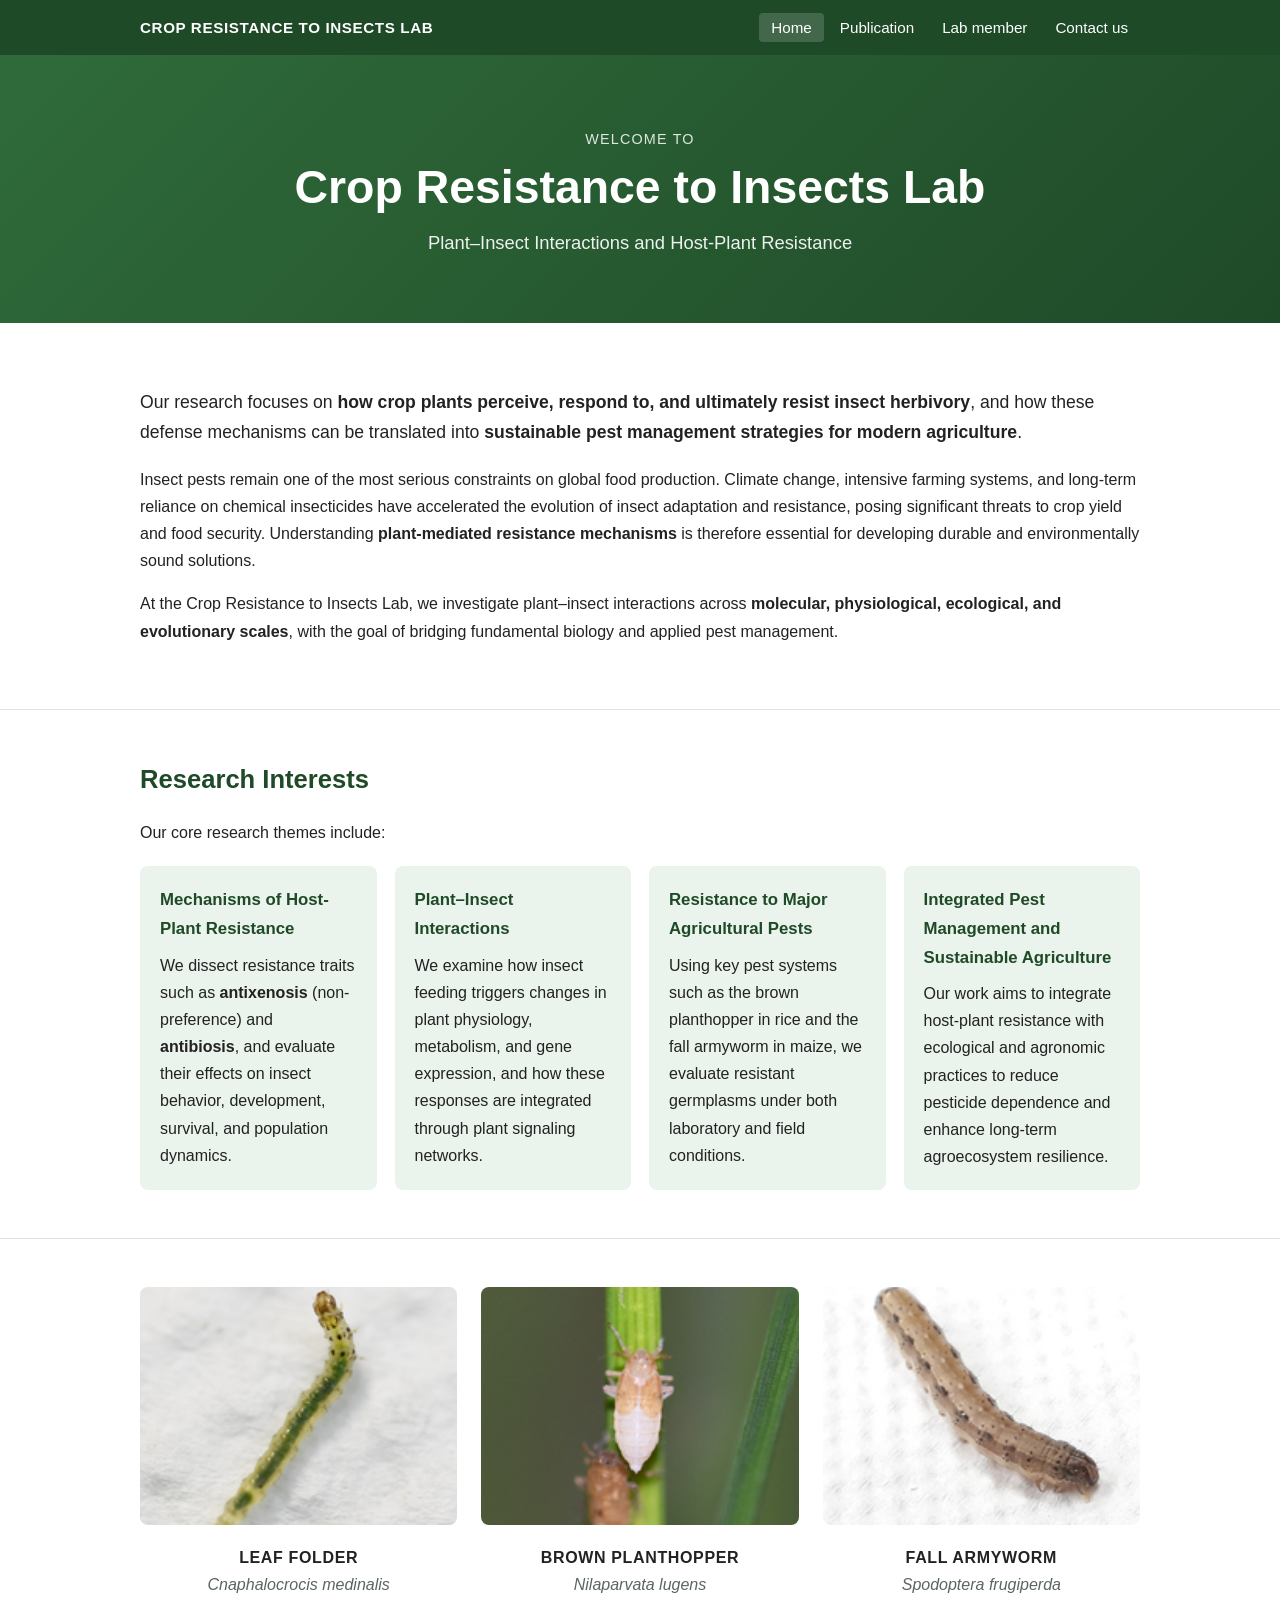
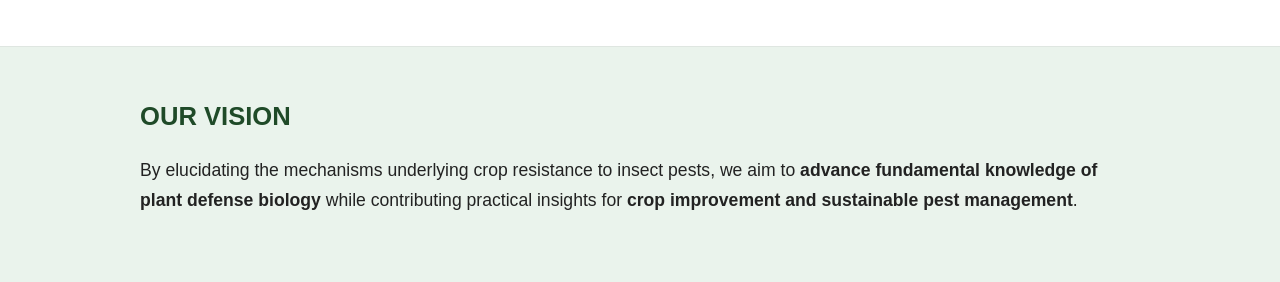
==== index.html @ b3d0f232 "Add files via upload" ====
<!doctype html>
<html lang="en">
<head>
  <meta charset="utf-8">
  <meta name="viewport" content="width=device-width, initial-scale=1">
  <title>Crop Resistance to Insects Lab</title>
  <meta name="description" content="Crop Resistance to Insects Lab — plant–insect interactions and host-plant resistance for sustainable pest management.">
  <link rel="stylesheet" href="style.css">
</head>
<body>
  <header class="site">
    <div class="container">
      <a class="brand" href="index.html">Crop Resistance to Insects Lab</a>
      <nav>
        <ul>
          <li><a href="index.html" aria-current="page">Home</a></li>
          <li><a href="publication.html">Publication</a></li>
          <li><a href="members.html">Lab member</a></li>
          <li><a href="contact-us.html">Contact us</a></li>
        </ul>
      </nav>
    </div>
  </header>

  <div class="hero">
    <div class="container">
      <p class="eyebrow">Welcome to</p>
      <h1>Crop Resistance to Insects Lab</h1>
      <p class="tagline">Plant–Insect Interactions and Host-Plant Resistance</p>
    </div>
  </div>

  <main>
    <section>
      <div class="container">
        <p class="lead">Our research focuses on <strong>how crop plants perceive, respond to, and ultimately resist insect herbivory</strong>, and how these defense mechanisms can be translated into <strong>sustainable pest management strategies for modern agriculture</strong>.</p>
        <p>Insect pests remain one of the most serious constraints on global food production. Climate change, intensive farming systems, and long-term reliance on chemical insecticides have accelerated the evolution of insect adaptation and resistance, posing significant threats to crop yield and food security. Understanding <strong>plant-mediated resistance mechanisms</strong> is therefore essential for developing durable and environmentally sound solutions.</p>
        <p>At the Crop Resistance to Insects Lab, we investigate plant–insect interactions across <strong>molecular, physiological, ecological, and evolutionary scales</strong>, with the goal of bridging fundamental biology and applied pest management.</p>
      </div>
    </section>

    <section>
      <div class="container">
        <h2>Research Interests</h2>
        <p>Our core research themes include:</p>
        <div class="cards">
          <div class="card">
            <h3>Mechanisms of Host-Plant Resistance</h3>
            <p>We dissect resistance traits such as <strong>antixenosis</strong> (non-preference) and <strong>antibiosis</strong>, and evaluate their effects on insect behavior, development, survival, and population dynamics.</p>
          </div>
          <div class="card">
            <h3>Plant–Insect Interactions</h3>
            <p>We examine how insect feeding triggers changes in plant physiology, metabolism, and gene expression, and how these responses are integrated through plant signaling networks.</p>
          </div>
          <div class="card">
            <h3>Resistance to Major Agricultural Pests</h3>
            <p>Using key pest systems such as the brown planthopper in rice and the fall armyworm in maize, we evaluate resistant germplasms under both laboratory and field conditions.</p>
          </div>
          <div class="card">
            <h3>Integrated Pest Management and Sustainable Agriculture</h3>
            <p>Our work aims to integrate host-plant resistance with ecological and agronomic practices to reduce pesticide dependence and enhance long-term agroecosystem resilience.</p>
          </div>
        </div>
      </div>
    </section>

    <section>
      <div class="container">
        <div class="pests">
          <figure class="pest">
            <img src="weblf.png" alt="Rice leaf folder (Cnaphalocrocis medinalis)">
            <figcaption><span class="common">Leaf folder</span><span class="sci">Cnaphalocrocis medinalis</span></figcaption>
          </figure>
          <figure class="pest">
            <img src="webbph.png" alt="Brown planthopper (Nilaparvata lugens)">
            <figcaption><span class="common">Brown planthopper</span><span class="sci">Nilaparvata lugens</span></figcaption>
          </figure>
          <figure class="pest">
            <img src="webfaw.png" alt="Fall armyworm (Spodoptera frugiperda)">
            <figcaption><span class="common">Fall armyworm</span><span class="sci">Spodoptera frugiperda</span></figcaption>
          </figure>
        </div>
      </div>
    </section>

    <section class="vision">
      <div class="container">
        <h2 style="text-transform:uppercase">OUR vision</h2>
        <p class="lead">By elucidating the mechanisms underlying crop resistance to insect pests, we aim to <strong>advance fundamental knowledge of plant defense biology</strong> while contributing practical insights for <strong>crop improvement and sustainable pest management</strong>.</p>
      </div>
    </section>
  </main>

</body>
</html>
---- style.css ----
:root {
  --green: #2f6b3a;
  --green-dark: #1f4a28;
  --green-light: #eaf3ec;
  --text: #222;
  --muted: #5b6660;
  --bg: #ffffff;
  --border: #dfe6e1;
  --max: 1040px;
}

* { box-sizing: border-box; }

body {
  margin: 0;
  font-family: "Noto Sans", "Noto Sans TC", -apple-system, "Segoe UI", Roboto, sans-serif;
  color: var(--text);
  background: var(--bg);
  line-height: 1.7;
}

a { color: var(--green); }

.container { max-width: var(--max); margin: 0 auto; padding: 0 20px; }

/* Header / nav */
header.site {
  background: var(--green-dark);
  color: #fff;
  position: sticky;
  top: 0;
  z-index: 10;
}
header.site .container {
  display: flex;
  align-items: center;
  justify-content: space-between;
  flex-wrap: wrap;
  gap: 8px;
  padding-top: 14px;
  padding-bottom: 14px;
}
.brand {
  color: #fff;
  text-decoration: none;
  font-weight: 700;
  letter-spacing: 0.04em;
  text-transform: uppercase;
  font-size: 0.95rem;
}
nav ul { list-style: none; display: flex; flex-wrap: wrap; gap: 4px; margin: 0; padding: 0; }
nav a {
  color: #fff;
  text-decoration: none;
  padding: 6px 12px;
  border-radius: 4px;
  font-size: 0.95rem;
}
nav a:hover, nav a[aria-current="page"] { background: rgba(255, 255, 255, 0.16); }

/* Hero */
.hero {
  background: linear-gradient(135deg, var(--green) 0%, var(--green-dark) 100%);
  color: #fff;
  padding: 72px 0 64px;
  text-align: center;
}
.hero .eyebrow { margin: 0; opacity: 0.85; letter-spacing: 0.08em; text-transform: uppercase; font-size: 0.9rem; }
.hero h1 { margin: 8px 0 12px; font-size: clamp(1.9rem, 4.5vw, 2.9rem); line-height: 1.2; }
.hero .tagline { margin: 0; font-size: 1.15rem; opacity: 0.92; }

/* Sections */
main section { padding: 48px 0; }
main section + section { border-top: 1px solid var(--border); }
h2 { color: var(--green-dark); font-size: 1.6rem; margin: 0 0 18px; }
.lead { font-size: 1.1rem; }

.cards {
  display: grid;
  grid-template-columns: repeat(auto-fit, minmax(230px, 1fr));
  gap: 18px;
  margin-top: 20px;
}
.card {
  background: var(--green-light);
  border-radius: 8px;
  padding: 20px;
}
.card h3 { margin: 0 0 8px; font-size: 1.05rem; color: var(--green-dark); }
.card p { margin: 0; }

.pests {
  display: grid;
  grid-template-columns: repeat(auto-fit, minmax(240px, 1fr));
  gap: 24px;
}
.pest { margin: 0; text-align: center; }
.pest img {
  width: 100%;
  aspect-ratio: 4 / 3;
  object-fit: cover;
  border-radius: 8px;
  background: var(--green-light);
}
.pest figcaption { margin-top: 10px; }
.pest .common { display: block; font-weight: 700; text-transform: uppercase; letter-spacing: 0.04em; }
.pest .sci { font-style: italic; color: var(--muted); }

.vision { background: var(--green-light); }

/* Generic page header */
.page-head { background: var(--green-light); padding: 40px 0 28px; }
.page-head h1 { margin: 0; color: var(--green-dark); }

.placeholder {
  border: 2px dashed var(--border);
  border-radius: 8px;
  padding: 28px;
  color: var(--muted);
  text-align: center;
}

footer.site {
  background: #f4f6f5;
  color: var(--muted);
  font-size: 0.9rem;
  padding: 24px 0;
  text-align: center;
}

/* Publication */
.subhead { color: var(--green-dark); font-size: 1.3rem; margin: 0 0 8px; }
.year { color: var(--green); font-size: 1.15rem; margin: 28px 0 8px; padding-bottom: 4px; border-bottom: 1px solid var(--border); }
.pubs { margin: 0; padding-left: 20px; }
.pubs li { margin-bottom: 12px; }
.pubs a { word-break: break-all; font-size: 0.9rem; }

/* Members */
.pi { display: grid; grid-template-columns: 240px 1fr; gap: 32px; align-items: start; }
.pi img { width: 100%; border-radius: 8px; background: var(--green-light); aspect-ratio: 3 / 4; object-fit: cover; }
.pi h2 { margin: 0 0 4px; }
.role { text-transform: uppercase; letter-spacing: 0.06em; color: var(--muted); font-size: 0.85rem; margin: 0; }
.pi .title { margin: 4px 0 12px; }
.cv h3 { color: var(--green-dark); font-size: 1.05rem; margin: 28px 0 10px; }
.cv dl { margin: 0; display: grid; grid-template-columns: 140px 1fr; gap: 6px 16px; }
.cv dt { color: var(--muted); font-variant-numeric: tabular-nums; }
.cv dd { margin: 0; }
.cv ul { margin: 0; padding-left: 20px; }
.cv li { margin-bottom: 6px; }
.note { background: var(--green-light); border-radius: 8px; padding: 16px 20px; margin-top: 28px; }
.group-title { color: var(--green-dark); font-size: 1.15rem; margin: 32px 0 14px; }
.people { display: grid; grid-template-columns: repeat(auto-fill, minmax(180px, 1fr)); gap: 22px; }
.person { margin: 0; text-align: center; }
.person img { width: 100%; aspect-ratio: 1; object-fit: cover; border-radius: 50%; background: var(--green-light); }
.person .name { display: block; font-weight: 700; margin-top: 10px; }
.person a { font-size: 0.9rem; word-break: break-all; }

/* Contact */
.contact-grid { display: grid; grid-template-columns: repeat(auto-fit, minmax(240px, 1fr)); gap: 18px; margin-top: 24px; }
.map { width: 100%; height: 340px; border: 0; border-radius: 8px; }

@media (max-width: 640px) {
  .pi { grid-template-columns: 1fr; }
  .pi img { max-width: 240px; }
  .cv dl { grid-template-columns: 1fr; gap: 0; }
  .cv dd { margin-bottom: 10px; }
}

/* Original site displayed these headings in uppercase */
.caps h2, .caps h3, .caps .name, .cv.caps { text-transform: uppercase; }
.contact-grid .card h3 { text-transform: capitalize; }
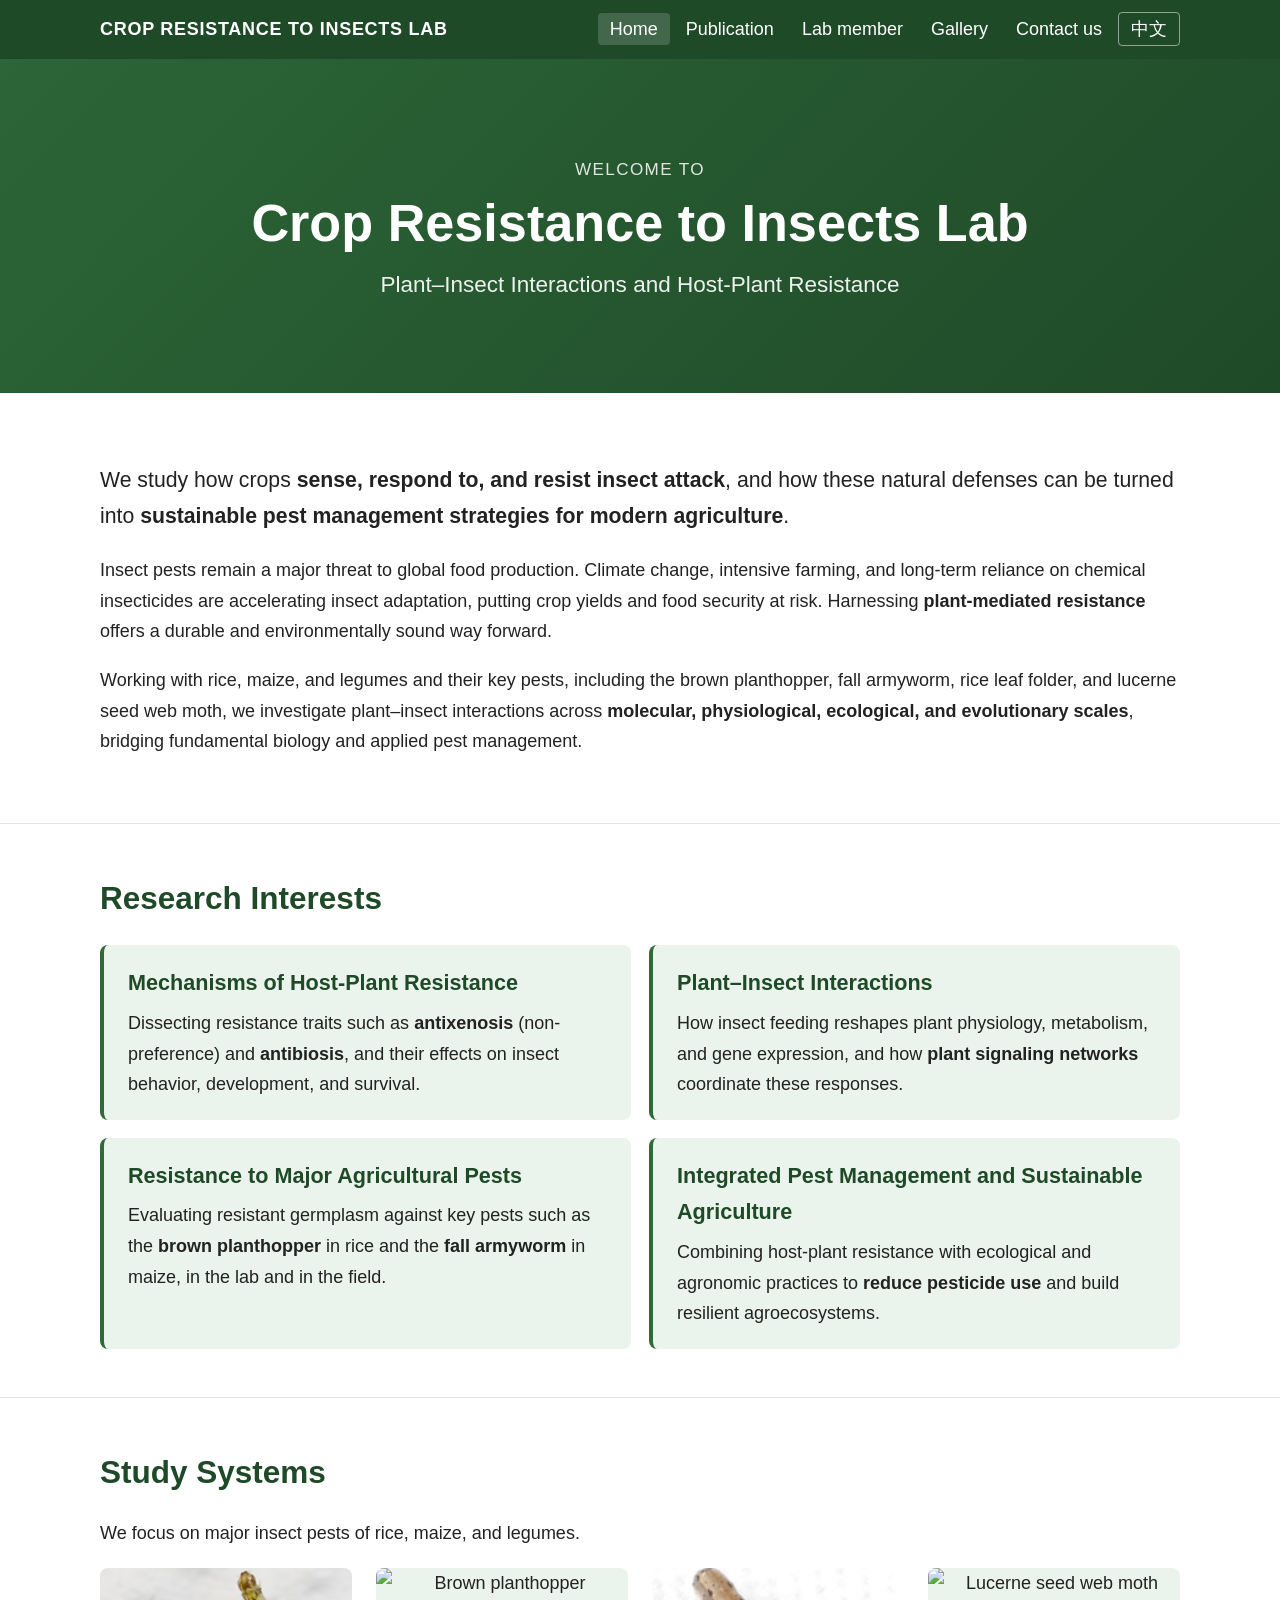
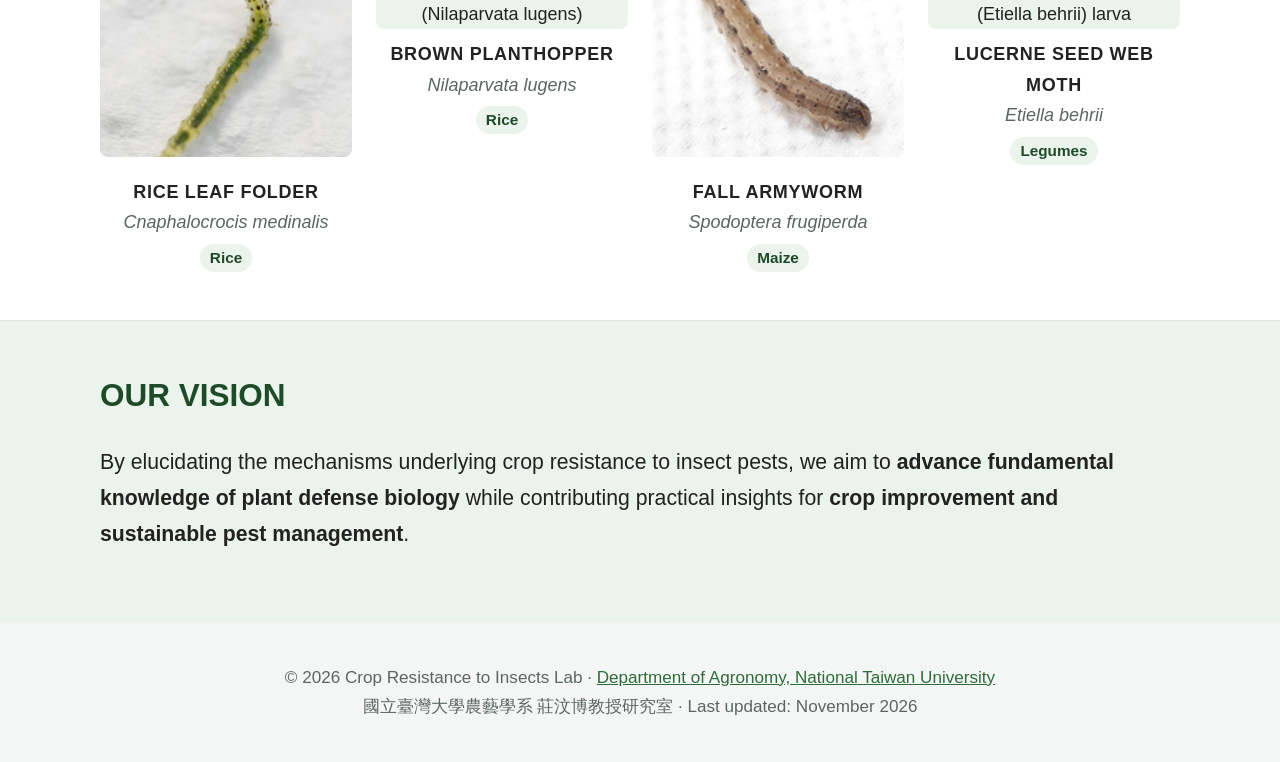
==== commit f5e3cb5f: "Add files via upload" ====
--- a/index.html
+++ b/index.html
@@ -3,9 +3,23 @@
 <head>
   <meta charset="utf-8">
   <meta name="viewport" content="width=device-width, initial-scale=1">
-  <title>Crop Resistance to Insects Lab</title>
-  <meta name="description" content="Crop Resistance to Insects Lab — plant–insect interactions and host-plant resistance for sustainable pest management.">
-  <link rel="stylesheet" href="style.css">
+  <title>Crop Resistance to Insects Lab | National Taiwan University</title>
+  <meta name="description" content="Crop Resistance to Insects Lab (Prof. Wen-Po Chuang 莊汶博), Department of Agronomy, National Taiwan University (臺大農藝學系). Plant–insect interactions and host-plant resistance in rice and maize: brown planthopper (褐飛蝨), fall armyworm (秋行軍蟲), rice leaf folder (稻縱捲葉螟).">
+  <link rel="canonical" href="https://cropresistance.github.io/cropresistance/">
+  <meta property="og:type" content="website">
+  <meta property="og:site_name" content="Crop Resistance to Insects Lab">
+  <meta property="og:title" content="Crop Resistance to Insects Lab | National Taiwan University">
+  <meta property="og:description" content="Crop Resistance to Insects Lab (Prof. Wen-Po Chuang 莊汶博), Department of Agronomy, National Taiwan University (臺大農藝學系). Plant–insect interactions and host-plant resistance in rice and maize: brown planthopper (褐飛蝨), fall armyworm (秋行軍蟲), rice leaf folder (稻縱捲葉螟).">
+  <meta property="og:url" content="https://cropresistance.github.io/cropresistance/">
+  <meta property="og:image" content="https://cropresistance.github.io/cropresistance/photos/pests/og-image.jpg">
+  <script type="application/ld+json">{"@context": "https://schema.org", "@type": "ResearchOrganization", "name": "Crop Resistance to Insects Lab", "url": "https://cropresistance.github.io/cropresistance/", "email": "wenpo@ntu.edu.tw", "telephone": "+886-2-3366-4790", "parentOrganization": {"@type": "CollegeOrUniversity", "name": "National Taiwan University"}, "address": {"@type": "PostalAddress", "streetAddress": "Room 202, Phytotron, No. 25, Lane 42, Section 4, Keelung Road, Daan District", "addressLocality": "Taipei City", "postalCode": "106", "addressCountry": "TW"}, "founder": {"@type": "Person", "name": "Wen-Po Chuang", "alternateName": "莊汶博", "sameAs": ["https://scholar.google.com/citations?user=ZGvb1eQAAAAJ", "https://orcid.org/0000-0001-6937-3583", "https://scholars.lib.ntu.edu.tw/entities/person/301ee1ac-8579-43f1-9a57-7b8a456821c5"], "jobTitle": "Professor", "affiliation": "Department of Agronomy, National Taiwan University"}, "knowsAbout": ["Host-plant resistance", "Plant–insect interactions", "Brown planthopper", "Fall armyworm", "Rice leaf folder", "Integrated pest management"]}</script>
+  <link rel="alternate" hreflang="en" href="https://cropresistance.github.io/cropresistance/">
+  <link rel="alternate" hreflang="zh-Hant" href="https://cropresistance.github.io/cropresistance/index-zh.html">
+  <link rel="alternate" hreflang="x-default" href="https://cropresistance.github.io/cropresistance/">
+  <link rel="icon" href="favicon.ico" sizes="any">
+  <link rel="icon" type="image/png" sizes="32x32" href="favicon-32.png">
+  <link rel="apple-touch-icon" href="apple-touch-icon.png">
+  <link rel="stylesheet" href="style.css?v=20261112i">
 </head>
 <body>
   <header class="site">
@@ -16,7 +30,9 @@
           <li><a href="index.html" aria-current="page">Home</a></li>
           <li><a href="publication.html">Publication</a></li>
           <li><a href="members.html">Lab member</a></li>
+          <li><a href="gallery.html">Gallery</a></li>
           <li><a href="contact-us.html">Contact us</a></li>
+          <li><a class="lang" href="index-zh.html" hreflang="zh-Hant" lang="zh-Hant">中文</a></li>
         </ul>
       </nav>
     </div>
@@ -33,32 +49,31 @@
   <main>
     <section>
       <div class="container">
-        <p class="lead">Our research focuses on <strong>how crop plants perceive, respond to, and ultimately resist insect herbivory</strong>, and how these defense mechanisms can be translated into <strong>sustainable pest management strategies for modern agriculture</strong>.</p>
-        <p>Insect pests remain one of the most serious constraints on global food production. Climate change, intensive farming systems, and long-term reliance on chemical insecticides have accelerated the evolution of insect adaptation and resistance, posing significant threats to crop yield and food security. Understanding <strong>plant-mediated resistance mechanisms</strong> is therefore essential for developing durable and environmentally sound solutions.</p>
-        <p>At the Crop Resistance to Insects Lab, we investigate plant–insect interactions across <strong>molecular, physiological, ecological, and evolutionary scales</strong>, with the goal of bridging fundamental biology and applied pest management.</p>
+        <p class="lead">We study how crops <strong>sense, respond to, and resist insect attack</strong>, and how these natural defenses can be turned into <strong>sustainable pest management strategies for modern agriculture</strong>.</p>
+        <p>Insect pests remain a major threat to global food production. Climate change, intensive farming, and long-term reliance on chemical insecticides are accelerating insect adaptation, putting crop yields and food security at risk. Harnessing <strong>plant-mediated resistance</strong> offers a durable and environmentally sound way forward.</p>
+        <p>Working with rice, maize, and legumes and their key pests, including the brown planthopper, fall armyworm, rice leaf folder, and lucerne seed web moth, we investigate plant–insect interactions across <strong>molecular, physiological, ecological, and evolutionary scales</strong>, bridging fundamental biology and applied pest management.</p>
       </div>
     </section>
 
     <section>
       <div class="container">
         <h2>Research Interests</h2>
-        <p>Our core research themes include:</p>
-        <div class="cards">
+        <div class="cards research">
           <div class="card">
             <h3>Mechanisms of Host-Plant Resistance</h3>
-            <p>We dissect resistance traits such as <strong>antixenosis</strong> (non-preference) and <strong>antibiosis</strong>, and evaluate their effects on insect behavior, development, survival, and population dynamics.</p>
+            <p>Dissecting resistance traits such as <strong>antixenosis</strong> (non-preference) and <strong>antibiosis</strong>, and their effects on insect behavior, development, and survival.</p>
           </div>
           <div class="card">
             <h3>Plant–Insect Interactions</h3>
-            <p>We examine how insect feeding triggers changes in plant physiology, metabolism, and gene expression, and how these responses are integrated through plant signaling networks.</p>
+            <p>How insect feeding reshapes plant physiology, metabolism, and gene expression, and how <strong>plant signaling networks</strong> coordinate these responses.</p>
           </div>
           <div class="card">
             <h3>Resistance to Major Agricultural Pests</h3>
-            <p>Using key pest systems such as the brown planthopper in rice and the fall armyworm in maize, we evaluate resistant germplasms under both laboratory and field conditions.</p>
+            <p>Evaluating resistant germplasm against key pests such as the <strong>brown planthopper</strong> in rice and the <strong>fall armyworm</strong> in maize, in the lab and in the field.</p>
           </div>
           <div class="card">
             <h3>Integrated Pest Management and Sustainable Agriculture</h3>
-            <p>Our work aims to integrate host-plant resistance with ecological and agronomic practices to reduce pesticide dependence and enhance long-term agroecosystem resilience.</p>
+            <p>Combining host-plant resistance with ecological and agronomic practices to <strong>reduce pesticide use</strong> and build resilient agroecosystems.</p>
           </div>
         </div>
       </div>
@@ -66,18 +81,24 @@
 
     <section>
       <div class="container">
+        <h2>Study Systems</h2>
+        <p>We focus on major insect pests of rice, maize, and legumes.</p>
         <div class="pests">
           <figure class="pest">
             <img src="weblf.png" alt="Rice leaf folder (Cnaphalocrocis medinalis)">
-            <figcaption><span class="common">Leaf folder</span><span class="sci">Cnaphalocrocis medinalis</span></figcaption>
+            <figcaption><span class="common">Rice leaf folder</span><span class="sci">Cnaphalocrocis medinalis</span><span class="crop">Rice</span></figcaption>
           </figure>
           <figure class="pest">
-            <img src="webbph.png" alt="Brown planthopper (Nilaparvata lugens)">
-            <figcaption><span class="common">Brown planthopper</span><span class="sci">Nilaparvata lugens</span></figcaption>
+            <img src="photos/pests/brown-planthopper.jpg" alt="Brown planthopper (Nilaparvata lugens)">
+            <figcaption><span class="common">Brown planthopper</span><span class="sci">Nilaparvata lugens</span><span class="crop">Rice</span></figcaption>
           </figure>
           <figure class="pest">
             <img src="webfaw.png" alt="Fall armyworm (Spodoptera frugiperda)">
-            <figcaption><span class="common">Fall armyworm</span><span class="sci">Spodoptera frugiperda</span></figcaption>
+            <figcaption><span class="common">Fall armyworm</span><span class="sci">Spodoptera frugiperda</span><span class="crop">Maize</span></figcaption>
+          </figure>
+          <figure class="pest">
+            <img src="photos/pests/etiella-behrii.jpg" alt="Lucerne seed web moth (Etiella behrii) larva">
+            <figcaption><span class="common">Lucerne seed web moth</span><span class="sci">Etiella behrii</span><span class="crop">Legumes</span></figcaption>
           </figure>
         </div>
       </div>
@@ -85,11 +106,17 @@
 
     <section class="vision">
       <div class="container">
-        <h2 style="text-transform:uppercase">OUR vision</h2>
+        <h2 style="text-transform:uppercase">Our Vision</h2>
         <p class="lead">By elucidating the mechanisms underlying crop resistance to insect pests, we aim to <strong>advance fundamental knowledge of plant defense biology</strong> while contributing practical insights for <strong>crop improvement and sustainable pest management</strong>.</p>
       </div>
     </section>
   </main>
 
+  <footer class="site">
+    <div class="container">
+      <p>&copy; 2026 Crop Resistance to Insects Lab &middot; <a href="https://agron.ntu.edu.tw/cp_n_41832_s_16132_state_F5D336F102ACBC68.html" target="_blank" rel="noopener">Department of Agronomy, National Taiwan University</a><br>
+      <span lang="zh-Hant">國立臺灣大學農藝學系 莊汶博教授研究室</span> &middot; Last updated: November 2026</p>
+    </div>
+  </footer>
 </body>
 </html>
--- a/style.css
+++ b/style.css
@@ -6,10 +6,14 @@
   --muted: #5b6660;
   --bg: #ffffff;
   --border: #dfe6e1;
-  --max: 1040px;
+  --max: 1120px;
 }
 
 * { box-sizing: border-box; }
+
+/* Base text size: 18px on desktop, 17px on phones */
+html { font-size: 112.5%; }
+@media (max-width: 640px) { html { font-size: 106.25%; } }
 
 body {
   margin: 0;
@@ -46,7 +50,7 @@
   font-weight: 700;
   letter-spacing: 0.04em;
   text-transform: uppercase;
-  font-size: 0.95rem;
+  font-size: 1rem;
 }
 nav ul { list-style: none; display: flex; flex-wrap: wrap; gap: 4px; margin: 0; padding: 0; }
 nav a {
@@ -54,26 +58,32 @@
   text-decoration: none;
   padding: 6px 12px;
   border-radius: 4px;
-  font-size: 0.95rem;
+  font-size: 1rem;
 }
 nav a:hover, nav a[aria-current="page"] { background: rgba(255, 255, 255, 0.16); }
 
 /* Hero */
 .hero {
-  background: linear-gradient(135deg, var(--green) 0%, var(--green-dark) 100%);
-  color: #fff;
-  padding: 72px 0 64px;
+  /* Drop a landscape photo at photos/hero.jpg; without it the plain green shows. */
+  background-color: var(--green-dark);
+  background-image:
+    linear-gradient(135deg, rgba(47, 107, 58, 0.82) 0%, rgba(31, 74, 40, 0.88) 100%),
+    url("photos/hero.jpg");
+  background-size: cover;
+  background-position: center;
+  color: #fff;
+  padding: 96px 0 88px;
   text-align: center;
 }
-.hero .eyebrow { margin: 0; opacity: 0.85; letter-spacing: 0.08em; text-transform: uppercase; font-size: 0.9rem; }
+.hero .eyebrow { margin: 0; opacity: 0.85; letter-spacing: 0.08em; text-transform: uppercase; font-size: 0.95rem; }
 .hero h1 { margin: 8px 0 12px; font-size: clamp(1.9rem, 4.5vw, 2.9rem); line-height: 1.2; }
-.hero .tagline { margin: 0; font-size: 1.15rem; opacity: 0.92; }
+.hero .tagline { margin: 0; font-size: 1.25rem; opacity: 0.92; }
 
 /* Sections */
 main section { padding: 48px 0; }
 main section + section { border-top: 1px solid var(--border); }
-h2 { color: var(--green-dark); font-size: 1.6rem; margin: 0 0 18px; }
-.lead { font-size: 1.1rem; }
+h2 { color: var(--green-dark); font-size: 1.75rem; margin: 0 0 18px; }
+.lead { font-size: 1.18rem; }
 
 .cards {
   display: grid;
@@ -86,12 +96,21 @@
   border-radius: 8px;
   padding: 20px;
 }
-.card h3 { margin: 0 0 8px; font-size: 1.05rem; color: var(--green-dark); }
+.cards .card { padding: 0; overflow: hidden; }
+.cards .card .body { padding: 18px 20px 20px; }
+/* Research card photo: photos/research-N.jpg if present, else the pest photo set inline. */
+.card-img {
+  aspect-ratio: 16 / 10;
+  background-color: #cfdcd3;
+  background-size: cover;
+  background-position: center;
+}
+.card h3 { margin: 0 0 8px; font-size: 1.15rem; color: var(--green-dark); }
 .card p { margin: 0; }
 
 .pests {
   display: grid;
-  grid-template-columns: repeat(auto-fit, minmax(240px, 1fr));
+  grid-template-columns: repeat(auto-fit, minmax(200px, 1fr));
   gap: 24px;
 }
 .pest { margin: 0; text-align: center; }
@@ -123,7 +142,7 @@
 footer.site {
   background: #f4f6f5;
   color: var(--muted);
-  font-size: 0.9rem;
+  font-size: 0.95rem;
   padding: 24px 0;
   text-align: center;
 }
@@ -139,21 +158,21 @@
 .pi { display: grid; grid-template-columns: 240px 1fr; gap: 32px; align-items: start; }
 .pi img { width: 100%; border-radius: 8px; background: var(--green-light); aspect-ratio: 3 / 4; object-fit: cover; }
 .pi h2 { margin: 0 0 4px; }
-.role { text-transform: uppercase; letter-spacing: 0.06em; color: var(--muted); font-size: 0.85rem; margin: 0; }
+.role { text-transform: uppercase; letter-spacing: 0.06em; color: var(--muted); font-size: 0.9rem; margin: 0; }
 .pi .title { margin: 4px 0 12px; }
-.cv h3 { color: var(--green-dark); font-size: 1.05rem; margin: 28px 0 10px; }
+.cv h3 { color: var(--green-dark); font-size: 1.15rem; margin: 28px 0 10px; }
 .cv dl { margin: 0; display: grid; grid-template-columns: 140px 1fr; gap: 6px 16px; }
 .cv dt { color: var(--muted); font-variant-numeric: tabular-nums; }
 .cv dd { margin: 0; }
 .cv ul { margin: 0; padding-left: 20px; }
 .cv li { margin-bottom: 6px; }
 .note { background: var(--green-light); border-radius: 8px; padding: 16px 20px; margin-top: 28px; }
-.group-title { color: var(--green-dark); font-size: 1.15rem; margin: 32px 0 14px; }
+.group-title { color: var(--green-dark); font-size: 1.25rem; margin: 32px 0 14px; }
 .people { display: grid; grid-template-columns: repeat(auto-fill, minmax(180px, 1fr)); gap: 22px; }
 .person { margin: 0; text-align: center; }
 .person img { width: 100%; aspect-ratio: 1; object-fit: cover; border-radius: 50%; background: var(--green-light); }
 .person .name { display: block; font-weight: 700; margin-top: 10px; }
-.person a { font-size: 0.9rem; word-break: break-all; }
+.person a { font-size: 0.92rem; word-break: break-all; }
 
 /* Contact */
 .contact-grid { display: grid; grid-template-columns: repeat(auto-fit, minmax(240px, 1fr)); gap: 18px; margin-top: 24px; }
@@ -169,3 +188,36 @@
 /* Original site displayed these headings in uppercase */
 .caps h2, .caps h3, .caps .name, .cv.caps { text-transform: uppercase; }
 .contact-grid .card h3 { text-transform: capitalize; }
+
+/* Language switch in nav */
+nav a.lang { border: 1px solid rgba(255, 255, 255, 0.5); }
+
+/* Gallery */
+.gallery { display: grid; grid-template-columns: repeat(auto-fill, minmax(300px, 1fr)); gap: 24px; }
+.gallery figure { margin: 0; }
+.gallery button { display: block; width: 100%; padding: 0; border: 0; background: none; cursor: zoom-in; }
+.gallery img { display: block; width: 100%; aspect-ratio: 4 / 3; object-fit: cover; border-radius: 8px; background: var(--green-light); }
+.gallery figcaption { font-size: 1.02rem; line-height: 1.6; color: var(--text); margin-top: 8px; }
+dialog.lightbox { border: 0; padding: 0; background: transparent; max-width: 92vw; }
+dialog.lightbox::backdrop { background: rgba(0, 0, 0, 0.8); }
+dialog.lightbox img { display: block; max-width: 92vw; max-height: 82vh; border-radius: 6px; }
+dialog.lightbox p { color: #fff; text-align: center; margin: 8px 0 0; }
+
+/* Publication links row */
+.profile-links { display: flex; flex-wrap: wrap; gap: 10px; margin: 0 0 8px; padding: 0; list-style: none; }
+.profile-links a { display: inline-block; padding: 6px 14px; border: 1px solid var(--green); border-radius: 999px; text-decoration: none; font-size: 0.95rem; }
+.profile-links a:hover { background: var(--green-light); }
+.pubs-count { color: var(--muted); margin: 0 0 4px; }
+
+/* Research themes: 2 x 2 text cards */
+.cards.research { grid-template-columns: repeat(2, 1fr); }
+.cards.research .card { padding: 20px 24px; border-left: 4px solid var(--green); }
+.cards.research .card h3 { font-size: 1.2rem; margin-bottom: 6px; }
+@media (max-width: 760px) {
+  .cards.research { grid-template-columns: 1fr; }
+}
+
+/* Study systems: crop label under each insect */
+.pests { margin-top: 20px; }
+.pest .crop { display: inline-block; margin-top: 6px; padding: 1px 10px; border-radius: 999px; background: var(--green-light); color: var(--green-dark); font-size: 0.85rem; font-weight: 600; }
+.pest .sci { display: block; }
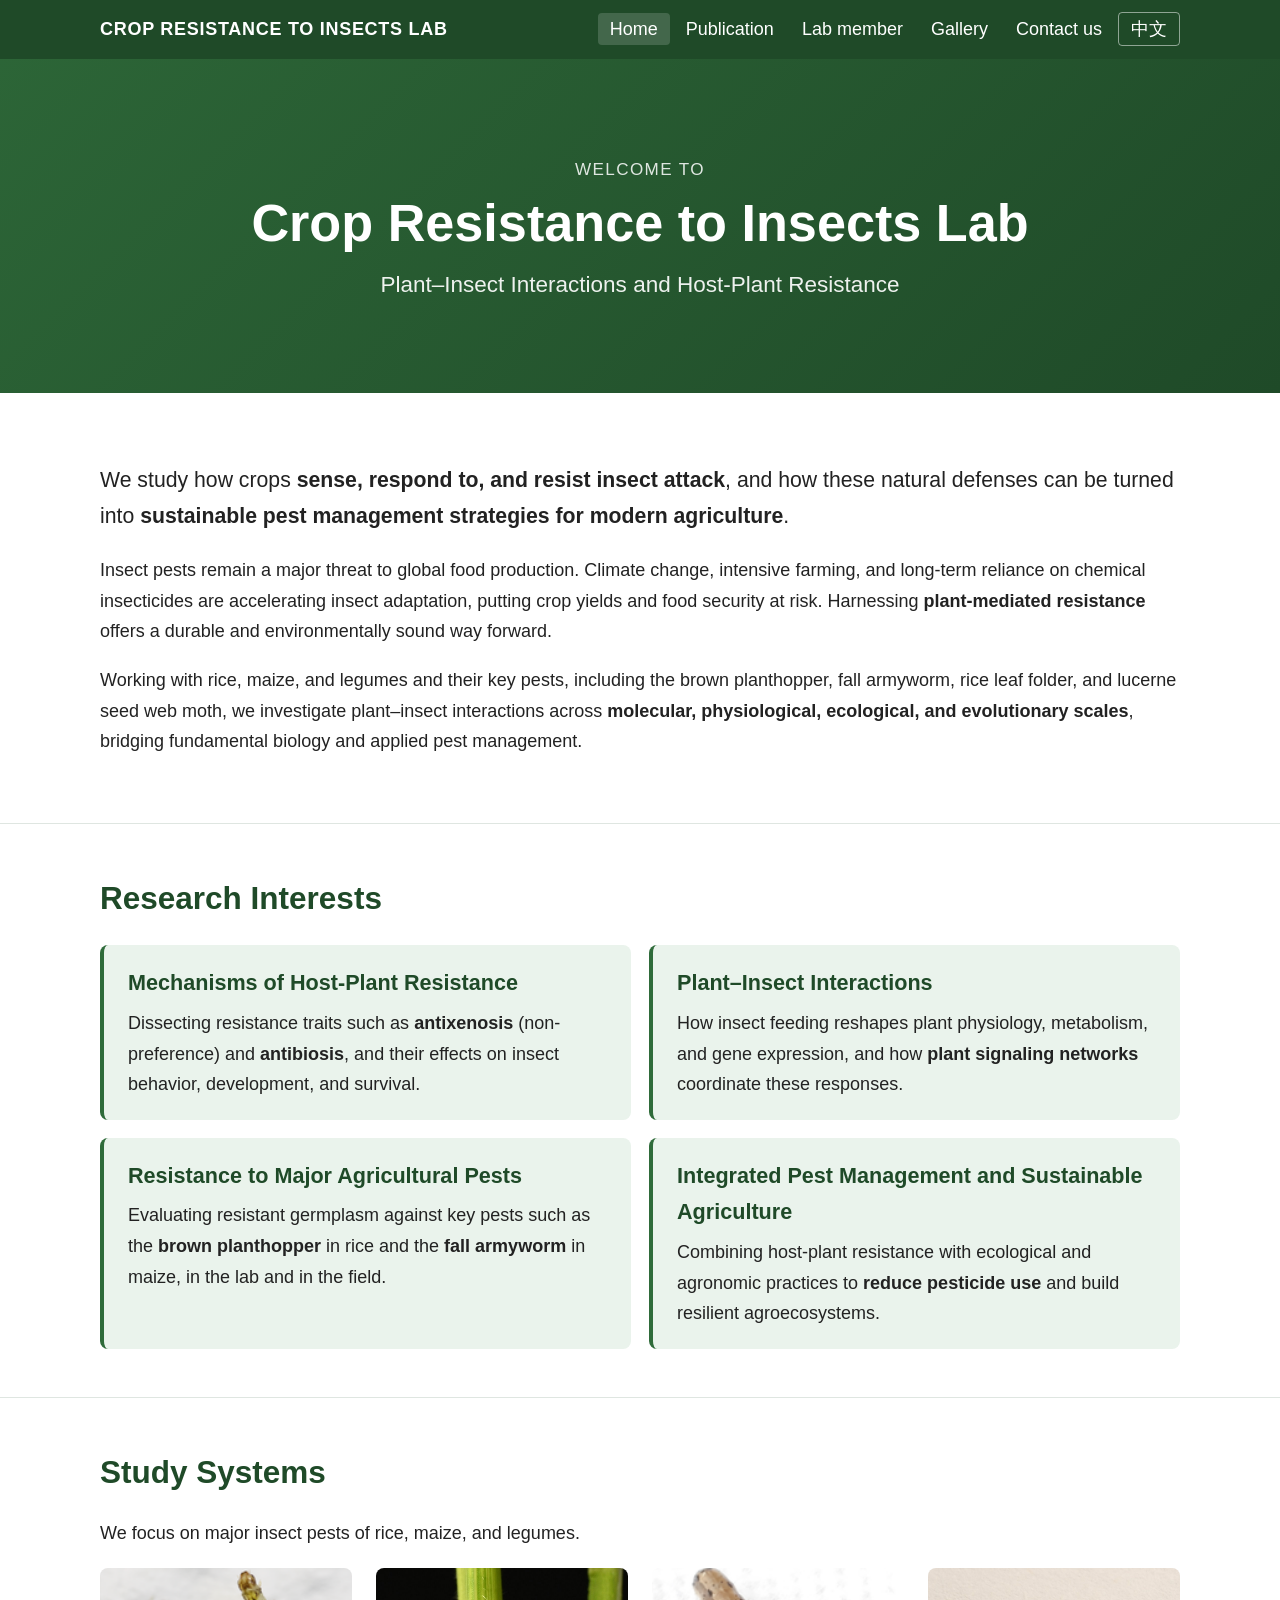
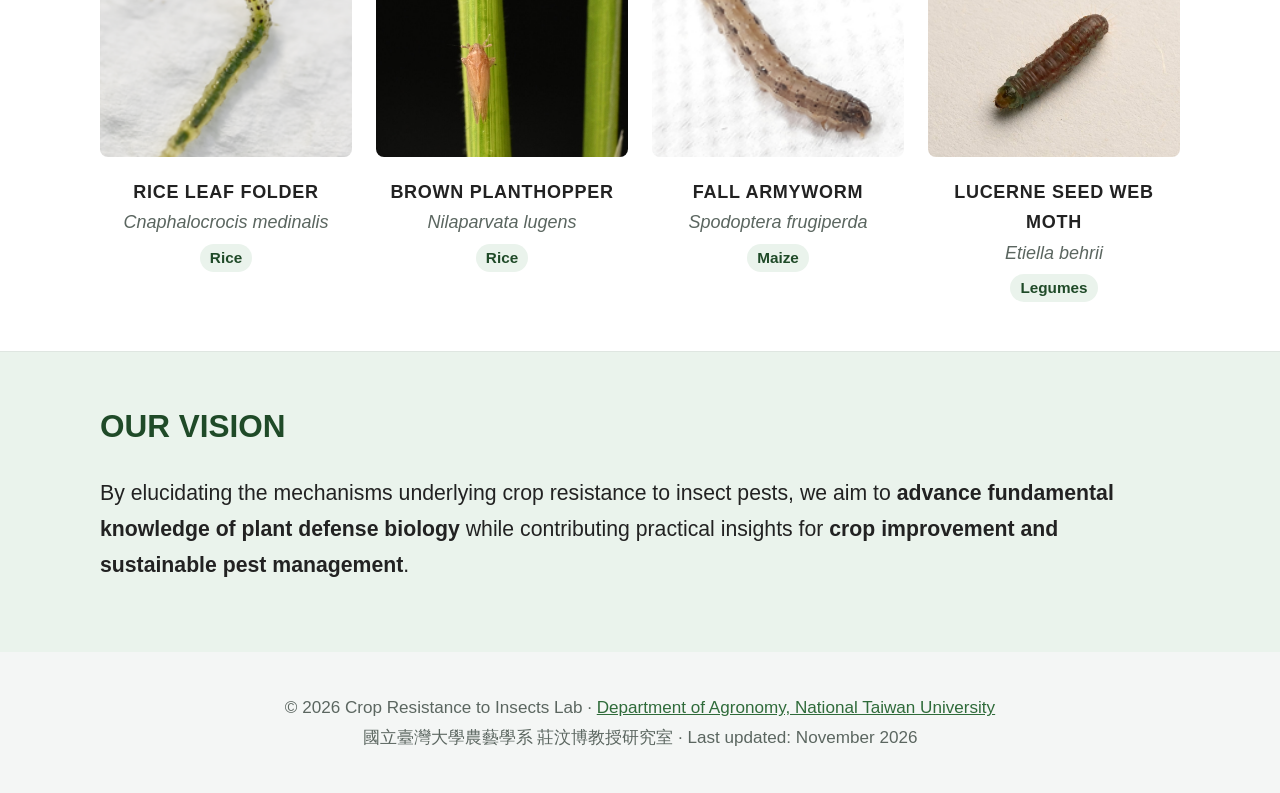
==== commit 8352e114: "Add files via upload" ====
--- a/index.html
+++ b/index.html
@@ -4,12 +4,12 @@
   <meta charset="utf-8">
   <meta name="viewport" content="width=device-width, initial-scale=1">
   <title>Crop Resistance to Insects Lab | National Taiwan University</title>
-  <meta name="description" content="Crop Resistance to Insects Lab (Prof. Wen-Po Chuang 莊汶博), Department of Agronomy, National Taiwan University (臺大農藝學系). Plant–insect interactions and host-plant resistance in rice and maize: brown planthopper (褐飛蝨), fall armyworm (秋行軍蟲), rice leaf folder (稻縱捲葉螟).">
+  <meta name="description" content="Crop Resistance to Insects Lab (Prof. Wen-Po Chuang 莊汶博), Department of Agronomy, National Taiwan University (臺大農藝學系). Plant–insect interactions and host-plant resistance in rice and maize: brown planthopper (褐飛蝨), fall armyworm (秋行軍蟲), rice leaf folder (瘤野螟).">
   <link rel="canonical" href="https://cropresistance.github.io/cropresistance/">
   <meta property="og:type" content="website">
   <meta property="og:site_name" content="Crop Resistance to Insects Lab">
   <meta property="og:title" content="Crop Resistance to Insects Lab | National Taiwan University">
-  <meta property="og:description" content="Crop Resistance to Insects Lab (Prof. Wen-Po Chuang 莊汶博), Department of Agronomy, National Taiwan University (臺大農藝學系). Plant–insect interactions and host-plant resistance in rice and maize: brown planthopper (褐飛蝨), fall armyworm (秋行軍蟲), rice leaf folder (稻縱捲葉螟).">
+  <meta property="og:description" content="Crop Resistance to Insects Lab (Prof. Wen-Po Chuang 莊汶博), Department of Agronomy, National Taiwan University (臺大農藝學系). Plant–insect interactions and host-plant resistance in rice and maize: brown planthopper (褐飛蝨), fall armyworm (秋行軍蟲), rice leaf folder (瘤野螟).">
   <meta property="og:url" content="https://cropresistance.github.io/cropresistance/">
   <meta property="og:image" content="https://cropresistance.github.io/cropresistance/photos/pests/og-image.jpg">
   <script type="application/ld+json">{"@context": "https://schema.org", "@type": "ResearchOrganization", "name": "Crop Resistance to Insects Lab", "url": "https://cropresistance.github.io/cropresistance/", "email": "wenpo@ntu.edu.tw", "telephone": "+886-2-3366-4790", "parentOrganization": {"@type": "CollegeOrUniversity", "name": "National Taiwan University"}, "address": {"@type": "PostalAddress", "streetAddress": "Room 202, Phytotron, No. 25, Lane 42, Section 4, Keelung Road, Daan District", "addressLocality": "Taipei City", "postalCode": "106", "addressCountry": "TW"}, "founder": {"@type": "Person", "name": "Wen-Po Chuang", "alternateName": "莊汶博", "sameAs": ["https://scholar.google.com/citations?user=ZGvb1eQAAAAJ", "https://orcid.org/0000-0001-6937-3583", "https://scholars.lib.ntu.edu.tw/entities/person/301ee1ac-8579-43f1-9a57-7b8a456821c5"], "jobTitle": "Professor", "affiliation": "Department of Agronomy, National Taiwan University"}, "knowsAbout": ["Host-plant resistance", "Plant–insect interactions", "Brown planthopper", "Fall armyworm", "Rice leaf folder", "Integrated pest management"]}</script>
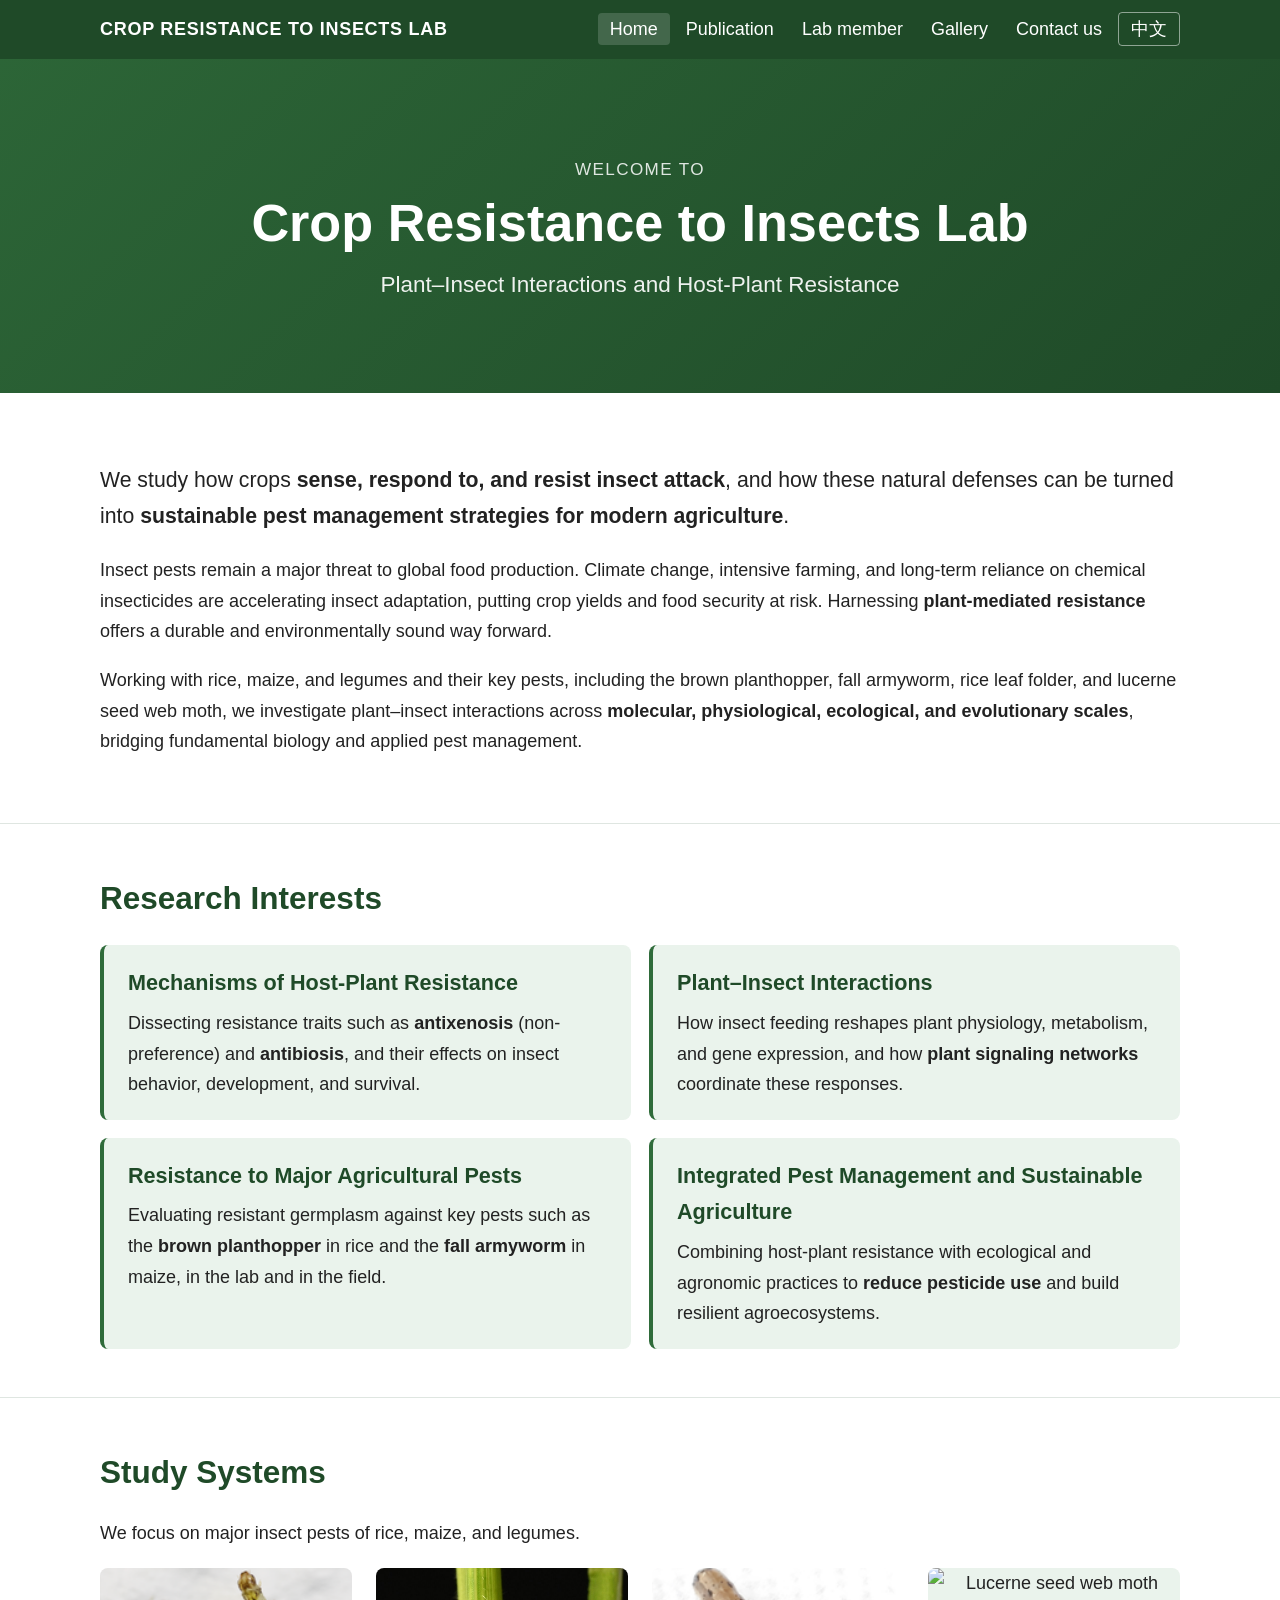
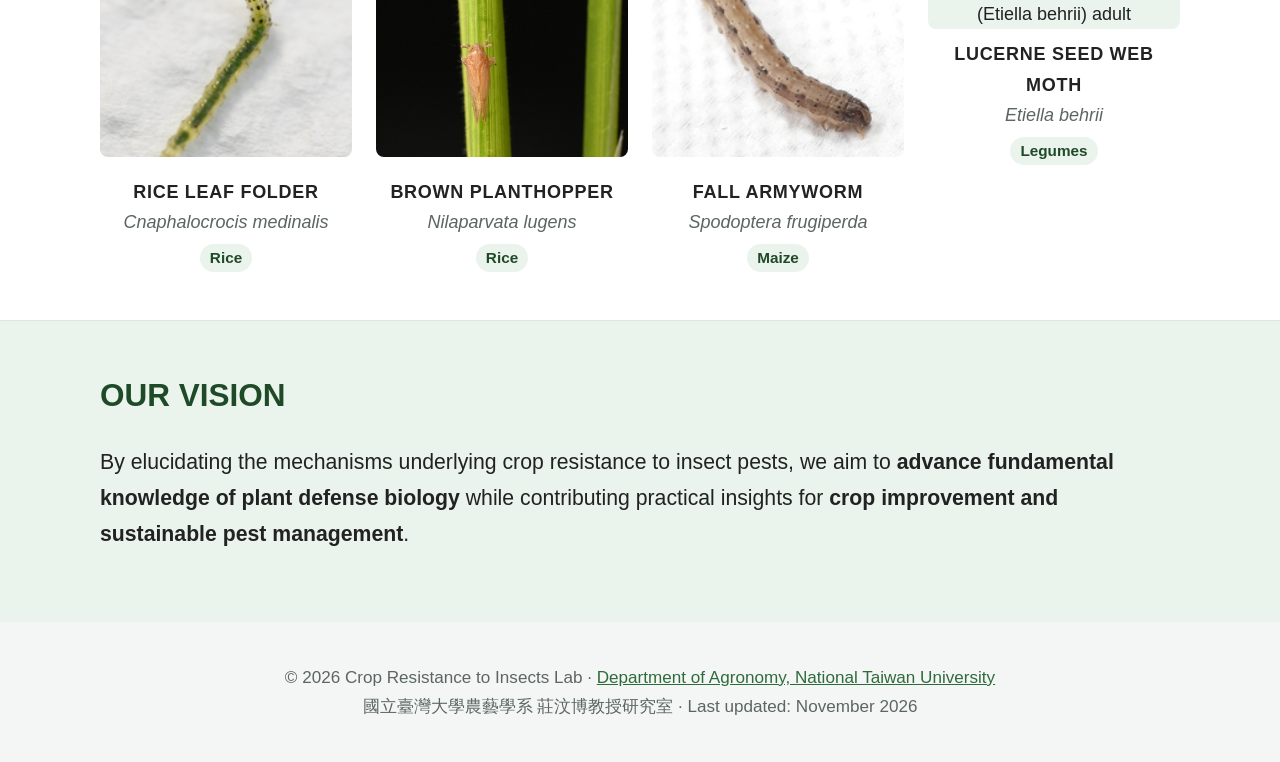
==== commit 9842d10f: "Add files via upload" ====
--- a/index.html
+++ b/index.html
@@ -97,7 +97,7 @@
             <figcaption><span class="common">Fall armyworm</span><span class="sci">Spodoptera frugiperda</span><span class="crop">Maize</span></figcaption>
           </figure>
           <figure class="pest">
-            <img src="photos/pests/etiella-behrii.jpg" alt="Lucerne seed web moth (Etiella behrii) larva">
+            <img src="photos/pests/etiella-behrii-adult.jpg" alt="Lucerne seed web moth (Etiella behrii) adult">
             <figcaption><span class="common">Lucerne seed web moth</span><span class="sci">Etiella behrii</span><span class="crop">Legumes</span></figcaption>
           </figure>
         </div>
